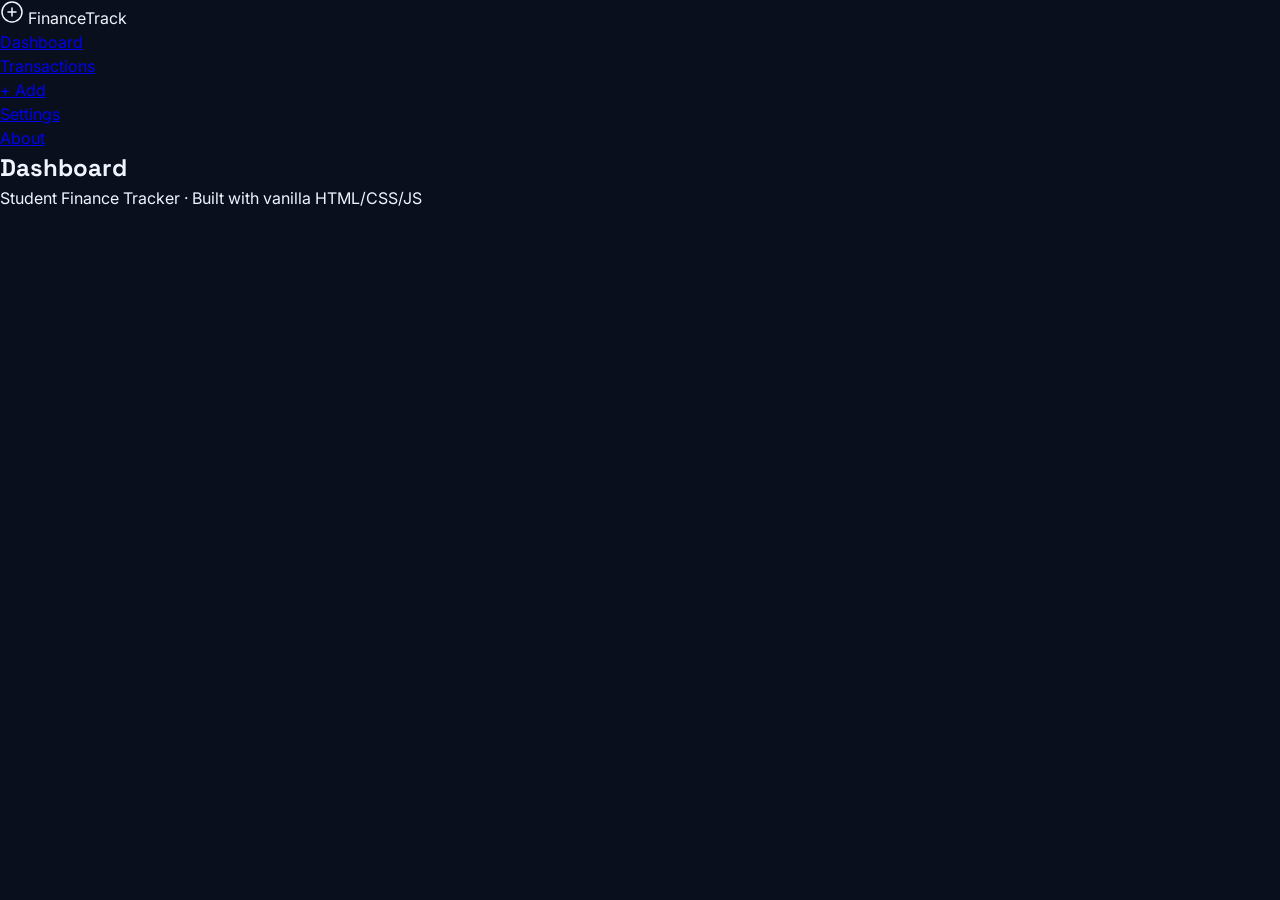
==== index.html @ 8d2549ad "complete M1: spec, wireframes and project scaffold" ====
<!DOCTYPE html>
<html lang="en">
<head>
  <meta charset="UTF-8">
  <meta name="viewport" content="width=device-width, initial-scale=1.0">
  <title>Student Finance Tracker</title>
  <link rel="preconnect" href="https://fonts.googleapis.com">
  <link rel="preconnect" href="https://fonts.gstatic.com" crossorigin>
  <link href="https://fonts.googleapis.com/css2?family=Space+Grotesk:wght@400;600;700&family=Inter:wght@400;500&family=JetBrains+Mono:wght@400&display=swap" rel="stylesheet">
  <link rel="stylesheet" href="styles/base.css">
  <link rel="stylesheet" href="styles/layout.css">
  <link rel="stylesheet" href="styles/components.css">
  <link rel="stylesheet" href="styles/animations.css">
</head>
<body>
  <a href="#main-content" class="sr-only skip-link">Skip to content</a>

  <header class="app-header">
    <div class="header-brand">
      <svg class="brand-logo" width="24" height="24" viewBox="0 0 24 24" aria-hidden="true">
        <circle cx="12" cy="12" r="10" fill="none" stroke="currentColor" stroke-width="1.5"/>
        <path d="M8 12h8M12 8v8" stroke="currentColor" stroke-width="1.5" stroke-linecap="round"/>
      </svg>
      <span class="brand-name">FinanceTrack</span>
    </div>
    <nav class="app-nav" aria-label="Main navigation">
      <ul role="list">
        <li><a href="#dashboard" class="nav-link" data-section="dashboard">Dashboard</a></li>
        <li><a href="#transactions" class="nav-link" data-section="transactions">Transactions</a></li>
        <li><a href="#add" class="nav-link" data-section="add">+ Add</a></li>
        <li><a href="#settings" class="nav-link" data-section="settings">Settings</a></li>
        <li><a href="#about" class="nav-link" data-section="about">About</a></li>
      </ul>
      <div class="nav-indicator" aria-hidden="true"></div>
    </nav>
  </header>

  <main id="main-content">
    <div role="status" aria-live="polite" id="live-region" class="sr-only"></div>

    <section id="dashboard" aria-labelledby="dashboard-heading">
      <h1 id="dashboard-heading">Dashboard</h1>
    </section>

    <section id="transactions" aria-labelledby="transactions-heading" hidden>
      <h1 id="transactions-heading">Transactions</h1>
    </section>

    <section id="add" aria-labelledby="add-heading" hidden>
      <h1 id="add-heading">Add Transaction</h1>
    </section>

    <section id="settings" aria-labelledby="settings-heading" hidden>
      <h1 id="settings-heading">Settings</h1>
    </section>

    <section id="about" aria-labelledby="about-heading" hidden>
      <h1 id="about-heading">About</h1>
    </section>
  </main>

  <footer class="app-footer">
    <p>Student Finance Tracker &middot; Built with vanilla HTML/CSS/JS</p>
  </footer>

  <script type="module" src="scripts/main.js"></script>
</body>
</html>
---- styles/base.css ----
:root {
  --color-bg:         #0A0F1E;
  --color-surface:    #111827;
  --color-surface-2:  #1A2235;
  --color-border:     #1E2D45;
  --color-accent:     #2563EB;
  --color-accent-2:   #3B82F6;
  --color-accent-3:   #60A5FA;
  --color-success:    #10B981;
  --color-danger:     #EF4444;
  --color-warning:    #F59E0B;
  --color-text:       #F0F4FF;
  --color-muted:      #6B7A99;
  --color-over:       #EF4444;
  --color-unused:     #1E2D45;

  --cat-food:           #2563EB;
  --cat-books:          #7C3AED;
  --cat-transport:      #0891B2;
  --cat-entertainment:  #D97706;
  --cat-fees:           #059669;
  --cat-other:          #6B7280;
  --cat-custom-1:       #DB2777;
  --cat-custom-2:       #EA580C;
  --cat-custom-3:       #65A30D;

  --font-display: 'Space Grotesk', sans-serif;
  --font-body:    'Inter', sans-serif;
  --font-mono:    'JetBrains Mono', monospace;
}

*, *::before, *::after {
  box-sizing: border-box;
  margin: 0;
  padding: 0;
}

body {
  font-family: var(--font-body);
  background: var(--color-bg);
  color: var(--color-text);
  line-height: 1.5;
  min-height: 100vh;
}

h1, h2, h3 {
  font-family: var(--font-display);
}

.sr-only {
  position: absolute;
  width: 1px;
  height: 1px;
  padding: 0;
  margin: -1px;
  overflow: hidden;
  clip: rect(0, 0, 0, 0);
  white-space: nowrap;
  border: 0;
}

.skip-link:focus {
  position: fixed;
  top: 0;
  left: 0;
  z-index: 1000;
  width: auto;
  height: auto;
  padding: 0.75rem 1.5rem;
  margin: 0;
  clip: auto;
  background: var(--color-accent);
  color: #fff;
  font-weight: 600;
}

@media (prefers-reduced-motion: reduce) {
  /* Filled in animations.css */
}
---- styles/layout.css ----
/* Layout — nav, shell, breakpoints */
---- styles/components.css ----
/* Components — cards, table, form, badge, charts, progress bars */
---- styles/animations.css ----
/* Animations — keyframes, transitions */
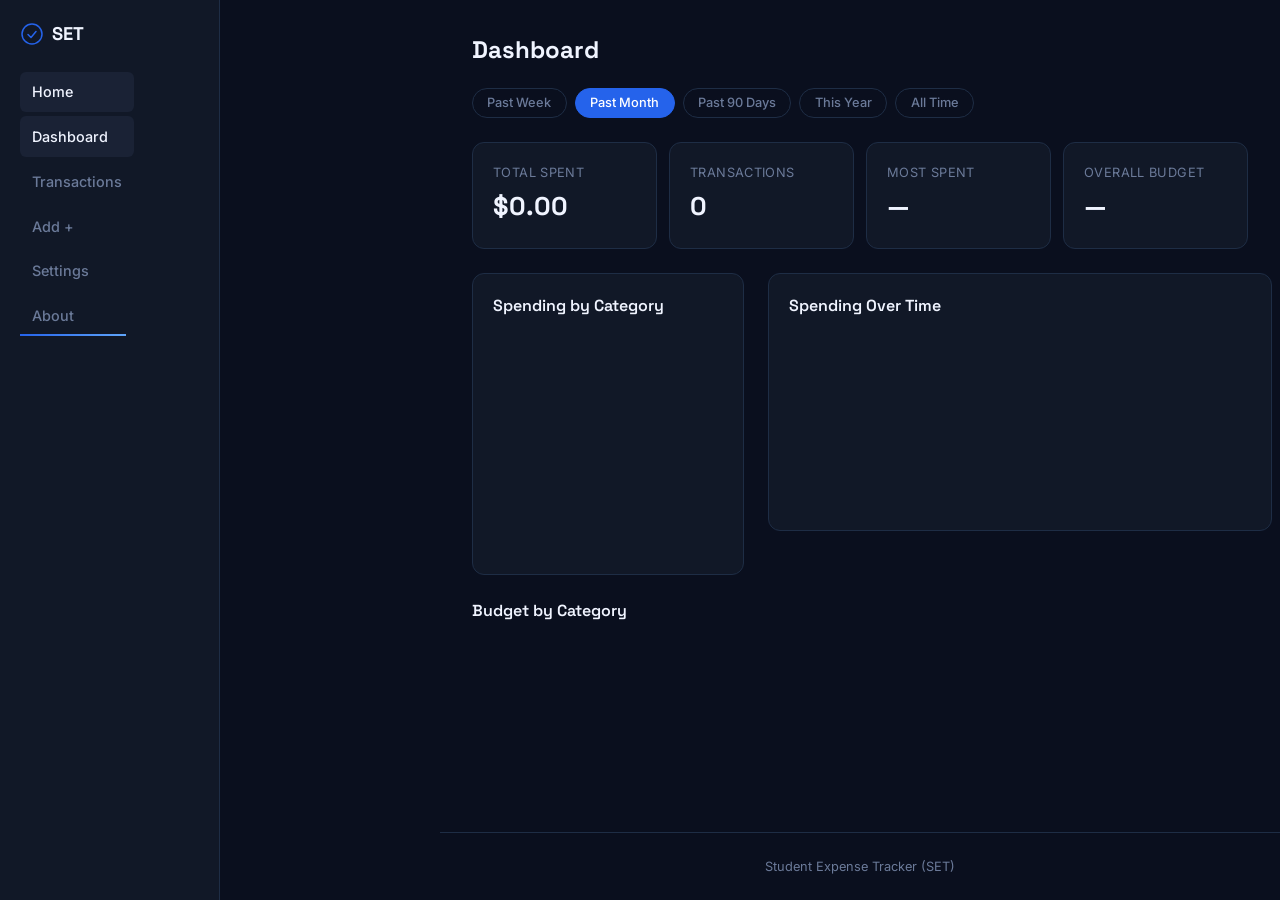
==== commit 71666872: "completed M2: renamed app to SET, semantic HTML and base CSS" ====
--- a/index.html
+++ b/index.html
@@ -3,7 +3,7 @@
 <head>
   <meta charset="UTF-8">
   <meta name="viewport" content="width=device-width, initial-scale=1.0">
-  <title>Student Finance Tracker</title>
+  <title>Student Expense Tracker (SET)</title>
   <link rel="preconnect" href="https://fonts.googleapis.com">
   <link rel="preconnect" href="https://fonts.gstatic.com" crossorigin>
   <link href="https://fonts.googleapis.com/css2?family=Space+Grotesk:wght@400;600;700&family=Inter:wght@400;500&family=JetBrains+Mono:wght@400&display=swap" rel="stylesheet">
@@ -19,15 +19,16 @@
     <div class="header-brand">
       <svg class="brand-logo" width="24" height="24" viewBox="0 0 24 24" aria-hidden="true">
         <circle cx="12" cy="12" r="10" fill="none" stroke="currentColor" stroke-width="1.5"/>
-        <path d="M8 12h8M12 8v8" stroke="currentColor" stroke-width="1.5" stroke-linecap="round"/>
+        <path d="M8 12.5l3 3 5-6" fill="none" stroke="currentColor" stroke-width="1.5" stroke-linecap="round" stroke-linejoin="round"/>
       </svg>
-      <span class="brand-name">FinanceTrack</span>
+      <span class="brand-name">SET</span>
     </div>
     <nav class="app-nav" aria-label="Main navigation">
       <ul role="list">
+        <li><a href="#" class="nav-link" data-section="dashboard" data-home="true">Home</a></li>
         <li><a href="#dashboard" class="nav-link" data-section="dashboard">Dashboard</a></li>
         <li><a href="#transactions" class="nav-link" data-section="transactions">Transactions</a></li>
-        <li><a href="#add" class="nav-link" data-section="add">+ Add</a></li>
+        <li><a href="#add" class="nav-link" data-section="add">Add +</a></li>
         <li><a href="#settings" class="nav-link" data-section="settings">Settings</a></li>
         <li><a href="#about" class="nav-link" data-section="about">About</a></li>
       </ul>
@@ -38,29 +39,250 @@
   <main id="main-content">
     <div role="status" aria-live="polite" id="live-region" class="sr-only"></div>
 
+    <!-- Dashboard -->
     <section id="dashboard" aria-labelledby="dashboard-heading">
       <h1 id="dashboard-heading">Dashboard</h1>
-    </section>
-
+
+      <div class="timeline-picker" role="group" aria-label="Select time period">
+        <button class="timeline-btn" data-timeline="7" aria-pressed="false">Past Week</button>
+        <button class="timeline-btn" data-timeline="30" aria-pressed="true">Past Month</button>
+        <button class="timeline-btn" data-timeline="90" aria-pressed="false">Past 90 Days</button>
+        <button class="timeline-btn" data-timeline="365" aria-pressed="false">This Year</button>
+        <button class="timeline-btn" data-timeline="all" aria-pressed="false">All Time</button>
+      </div>
+
+      <div class="stat-grid" role="list" aria-label="Summary statistics">
+        <article class="stat-card" role="listitem">
+          <dt>Total Spent</dt>
+          <dd id="stat-total" class="mono">$0.00</dd>
+          <span class="stat-sub" id="stat-total-sub"></span>
+        </article>
+        <article class="stat-card" role="listitem">
+          <dt>Transactions</dt>
+          <dd id="stat-count">0</dd>
+          <span class="stat-sub" id="stat-count-sub"></span>
+        </article>
+        <article class="stat-card" role="listitem">
+          <dt>Most Spent</dt>
+          <dd id="stat-top-cat">&mdash;</dd>
+          <span class="stat-sub mono" id="stat-top-amount"></span>
+        </article>
+        <article class="stat-card budget-card" role="listitem">
+          <dt>Overall Budget</dt>
+          <dd id="stat-budget-remaining" class="mono">&mdash;</dd>
+          <span class="stat-sub" id="stat-budget-sub"></span>
+        </article>
+      </div>
+
+      <div class="charts-row">
+        <div class="chart-panel donut-panel">
+          <h2 class="chart-title">Spending by Category</h2>
+          <figure class="donut-figure">
+            <div class="donut-wrapper">
+              <svg id="donut-svg" viewBox="0 0 220 220"
+                   role="img" aria-labelledby="donut-title donut-desc">
+                <title id="donut-title">Spending by category donut chart</title>
+                <desc id="donut-desc">Loading...</desc>
+              </svg>
+            </div>
+            <figcaption>
+              <ul id="donut-legend" class="donut-legend" role="list" aria-label="Category legend">
+              </ul>
+            </figcaption>
+          </figure>
+        </div>
+
+        <div class="chart-panel line-panel">
+          <h2 class="chart-title">Spending Over Time</h2>
+          <figure class="line-figure">
+            <svg id="line-svg" viewBox="0 0 600 220" preserveAspectRatio="xMidYMid meet"
+                 role="img" aria-labelledby="line-title line-desc">
+              <title id="line-title">Spending over time line graph</title>
+              <desc id="line-desc">Loading...</desc>
+            </svg>
+            <figcaption id="line-caption" class="sr-only"></figcaption>
+          </figure>
+        </div>
+      </div>
+
+      <div class="progress-panel">
+        <h2 class="chart-title">Budget by Category</h2>
+        <div id="category-bars" aria-label="Category budget progress">
+        </div>
+      </div>
+    </section>
+
+    <!-- Transactions -->
     <section id="transactions" aria-labelledby="transactions-heading" hidden>
       <h1 id="transactions-heading">Transactions</h1>
-    </section>
-
+
+      <div class="search-bar">
+        <input type="search" id="search-input" aria-label="Search by regex" placeholder="e.g. coffee|lunch">
+        <label class="search-ci-label"><input type="checkbox" id="search-ci" checked> Case-insensitive</label>
+        <p id="search-error" role="alert" class="field-error hidden"></p>
+      </div>
+
+      <div class="search-chips">
+        <span class="chip-label">Try:</span>
+        <button class="search-chip" data-pattern="coffee|tea">coffee|tea</button>
+        <button class="search-chip" data-pattern="\.\d{2}\b">\.d{2}\b</button>
+        <button class="search-chip" data-pattern="\b(\w+)\s+\1\b">\b(\w+)\s+\1\b</button>
+        <button class="search-chip" data-pattern="^Lunch">^Lunch</button>
+      </div>
+
+      <div class="sort-controls">
+        <button class="sort-btn" data-sort="date" aria-pressed="true">Date ↓</button>
+        <button class="sort-btn" data-sort="description" aria-pressed="false">Description A↕Z</button>
+        <button class="sort-btn" data-sort="amount" aria-pressed="false">Amount ↕</button>
+      </div>
+
+      <table id="records-table">
+        <caption id="table-caption">Showing 0 transactions</caption>
+        <thead>
+          <tr>
+            <th scope="col">Date</th>
+            <th scope="col">Description</th>
+            <th scope="col">Category</th>
+            <th scope="col">Amount</th>
+            <th scope="col">Actions</th>
+          </tr>
+        </thead>
+        <tbody id="records-body">
+        </tbody>
+      </table>
+      <p id="empty-state" class="empty-state hidden">No transactions yet. Add one to get started!</p>
+    </section>
+
+    <!-- Add / Edit -->
     <section id="add" aria-labelledby="add-heading" hidden>
-      <h1 id="add-heading">Add Transaction</h1>
-    </section>
-
+      <h2 id="add-heading">Add Transaction</h2>
+      <form id="transaction-form" novalidate>
+        <div class="form-group">
+          <label for="f-description">Description</label>
+          <input type="text" id="f-description" autocomplete="off" placeholder="e.g. Lunch at cafeteria">
+          <p id="warn-duplicate" class="field-warning hidden" role="alert">Duplicate word detected</p>
+          <p class="field-error" role="alert" id="err-description"></p>
+        </div>
+        <div class="form-group">
+          <label for="f-amount">Amount</label>
+          <input type="text" id="f-amount" inputmode="decimal" placeholder="e.g. 12.50">
+          <p class="field-error" role="alert" id="err-amount"></p>
+        </div>
+        <div class="form-group">
+          <label for="f-category">Category</label>
+          <select id="f-category">
+            <option value="Food">Food</option>
+            <option value="Books">Books</option>
+            <option value="Transport">Transport</option>
+            <option value="Entertainment">Entertainment</option>
+            <option value="Fees">Fees</option>
+            <option value="Other">Other</option>
+          </select>
+          <p class="field-error" role="alert" id="err-category"></p>
+        </div>
+        <div class="form-group">
+          <label for="f-date">Date</label>
+          <input type="date" id="f-date">
+          <p class="field-error" role="alert" id="err-date"></p>
+        </div>
+        <div class="form-actions">
+          <button type="submit" id="form-submit">Save Transaction</button>
+          <button type="button" id="form-cancel" class="hidden">Cancel</button>
+        </div>
+      </form>
+    </section>
+
+    <!-- Settings -->
     <section id="settings" aria-labelledby="settings-heading" hidden>
-      <h1 id="settings-heading">Settings</h1>
-    </section>
-
+      <h2 id="settings-heading">Settings</h2>
+
+      <div class="settings-group">
+        <h3>Budget</h3>
+        <table class="budget-table" id="budget-table">
+          <thead>
+            <tr>
+              <th scope="col">Category</th>
+              <th scope="col">Amount (USD)</th>
+              <th scope="col"></th>
+            </tr>
+          </thead>
+          <tbody id="budget-body">
+            <!-- Budget rows rendered by settings.js -->
+          </tbody>
+        </table>
+        <button id="btn-add-budget" class="btn-add-budget" aria-label="Add budget item">+ Add Budget Item</button>
+        <div class="settings-total-budget">
+          <span>Total Monthly Budget:</span>
+          <output id="total-budget" class="mono">$0.00</output>
+        </div>
+      </div>
+
+      <div class="settings-group">
+        <h3>Currency</h3>
+        <p class="settings-base-currency">Base currency: <strong>USD</strong></p>
+        <div id="settings-currencies">
+          <div class="currency-row">
+            <label class="currency-label">EUR</label>
+            <input type="text" class="currency-rate mono" value="0.92" inputmode="decimal" aria-label="EUR exchange rate" data-code="EUR">
+          </div>
+          <div class="currency-row">
+            <label class="currency-label">GBP</label>
+            <input type="text" class="currency-rate mono" value="0.79" inputmode="decimal" aria-label="GBP exchange rate" data-code="GBP">
+          </div>
+          <div class="currency-row">
+            <label class="currency-label">RWF</label>
+            <input type="text" class="currency-rate mono" value="1465.54" inputmode="decimal" aria-label="RWF exchange rate" data-code="RWF">
+          </div>
+          <div class="currency-row">
+            <input type="text" class="currency-code" maxlength="3" placeholder="e.g. ZAR" aria-label="Currency code" style="text-transform:uppercase">
+            <input type="text" class="currency-rate mono" placeholder="0.00" inputmode="decimal" aria-label="Exchange rate">
+          </div>
+        </div>
+        <button id="btn-save-currencies">Save Currencies</button>
+        <label class="convert-toggle"><input type="checkbox" id="s-show-converted"> Show converted amounts in table</label>
+        <div class="convert-select-row hidden" id="convert-select-row">
+          <label for="s-convert-to">Convert to:</label>
+          <select id="s-convert-to"></select>
+        </div>
+      </div>
+
+      <div class="settings-group">
+        <h3>Data</h3>
+        <div class="data-actions">
+          <label class="file-import-label" for="import-file">Import JSON</label>
+          <input type="file" id="import-file" accept=".json" class="sr-only">
+          <button id="btn-export">Export JSON</button>
+          <button id="btn-load-seed">Load Seed Data</button>
+        </div>
+      </div>
+    </section>
+
+    <!-- About -->
     <section id="about" aria-labelledby="about-heading" hidden>
-      <h1 id="about-heading">About</h1>
+      <h2 id="about-heading">About</h2>
+      <div class="about-content">
+        <p>Student Expense Tracker (SET) helps students manage their expenses by logging daily spending and comparing it against personal budget limits per category.</p>
+        <h3>Features</h3>
+        <ul>
+          <li>Log and categorise expenses</li>
+          <li>Donut chart and line graph for spending visualisation</li>
+          <li>Per-category budget progress bars</li>
+          <li>Timeline picker to filter by period</li>
+          <li>Regex-powered transaction search with highlighting</li>
+          <li>JSON import/export for data portability</li>
+          <li>Multi-currency conversion support</li>
+        </ul>
+        <div class="author-card">
+          <h3>Author</h3>
+          <p>GitHub: <a href="https://github.com/mtndlovu81">https://github.com/mtndlovu81</a></p>
+          <p>Email: <a href="mailto:m.ndlovu1@alustudent.com">m.ndlovu1@alustudent.com</a></p>
+        </div>
+      </div>
     </section>
   </main>
 
   <footer class="app-footer">
-    <p>Student Finance Tracker &middot; Built with vanilla HTML/CSS/JS</p>
+    <p>Student Expense Tracker (SET)</p>
   </footer>
 
   <script type="module" src="scripts/main.js"></script>
--- a/styles/layout.css
+++ b/styles/layout.css
@@ -1 +1,282 @@
-/* Layout — nav, shell, breakpoints */
+/* ── Shell ── */
+.app-header {
+  background: var(--color-surface);
+  border-bottom: 1px solid var(--color-border);
+  padding: 1rem;
+}
+
+.header-brand {
+  display: flex;
+  align-items: center;
+  gap: 0.5rem;
+  margin-bottom: 0.75rem;
+}
+
+.brand-logo {
+  color: var(--color-accent);
+}
+
+.brand-name {
+  font-family: var(--font-display);
+  font-weight: 700;
+  font-size: 1.15rem;
+  color: var(--color-text);
+}
+
+.app-nav {
+  position: relative;
+}
+
+.app-nav ul {
+  display: flex;
+  gap: 0.25rem;
+  list-style: none;
+  overflow-x: auto;
+  -webkit-overflow-scrolling: touch;
+}
+
+.nav-link {
+  display: block;
+  padding: 0.5rem 0.75rem;
+  color: var(--color-muted);
+  text-decoration: none;
+  font-size: 0.9rem;
+  font-weight: 500;
+  white-space: nowrap;
+  transition: color 0.2s ease;
+}
+
+.nav-link:hover,
+.nav-link[aria-current="page"] {
+  color: var(--color-text);
+}
+
+#main-content {
+  padding: 1.25rem 1rem;
+  max-width: 1200px;
+}
+
+.app-footer {
+  text-align: center;
+  padding: 1.5rem 1rem;
+  color: var(--color-muted);
+  font-size: 0.8rem;
+  border-top: 1px solid var(--color-border);
+}
+
+/* ── Base: ≤767px (mobile) ── */
+.stat-grid {
+  display: grid;
+  grid-template-columns: 1fr 1fr;
+  gap: 0.75rem;
+  margin-bottom: 1.5rem;
+}
+
+.charts-row {
+  display: flex;
+  flex-direction: column;
+  gap: 1.5rem;
+  margin-bottom: 1.5rem;
+}
+
+.donut-figure {
+  display: flex;
+  flex-direction: column;
+  align-items: center;
+  gap: 1rem;
+}
+
+.donut-wrapper {
+  max-width: 220px;
+  width: 100%;
+}
+
+.progress-panel {
+  margin-bottom: 1.5rem;
+}
+
+/* Table → card layout on mobile */
+#records-table thead {
+  display: none;
+}
+
+#records-table,
+#records-table tbody,
+#records-table tr,
+#records-table td {
+  display: block;
+}
+
+#records-table tr {
+  background: var(--color-surface);
+  border: 1px solid var(--color-border);
+  border-radius: 8px;
+  padding: 0.75rem;
+  margin-bottom: 0.75rem;
+}
+
+#records-table td {
+  padding: 0.25rem 0;
+}
+
+#records-table td::before {
+  content: attr(data-label);
+  font-weight: 500;
+  color: var(--color-muted);
+  font-size: 0.75rem;
+  text-transform: uppercase;
+  display: block;
+}
+
+/* Form full-width on mobile */
+#transaction-form {
+  width: 100%;
+}
+
+/* ── 768px+ (tablet) ── */
+@media (min-width: 768px) {
+  .app-header {
+    display: flex;
+    align-items: center;
+    justify-content: space-between;
+    padding: 0.75rem 1.5rem;
+  }
+
+  .header-brand {
+    margin-bottom: 0;
+  }
+
+  .stat-grid {
+    grid-template-columns: repeat(4, 1fr);
+  }
+
+  .charts-row {
+    flex-direction: row;
+    align-items: flex-start;
+  }
+
+  .donut-panel {
+    flex: 0 0 40%;
+  }
+
+  .line-panel {
+    flex: 0 0 60%;
+  }
+
+  .donut-figure {
+    flex-direction: row;
+    align-items: flex-start;
+  }
+
+  /* Table: normal layout */
+  #records-table thead {
+    display: table-header-group;
+  }
+
+  #records-table,
+  #records-table tbody {
+    display: table;
+    width: 100%;
+  }
+
+  #records-table tr {
+    display: table-row;
+    background: none;
+    border: none;
+    border-radius: 0;
+    padding: 0;
+    margin-bottom: 0;
+  }
+
+  #records-table td {
+    display: table-cell;
+    padding: 0.75rem 0.5rem;
+  }
+
+  #records-table td::before {
+    display: none;
+  }
+
+  #transaction-form {
+    max-width: 480px;
+    margin: 0 auto;
+  }
+
+  #main-content {
+    padding: 1.5rem;
+  }
+}
+
+/* ── 1024px+ (desktop) ── */
+@media (min-width: 1024px) {
+  body {
+    display: grid;
+    grid-template-columns: 220px 1fr;
+    grid-template-rows: 1fr auto;
+    min-height: 100vh;
+  }
+
+  .app-header {
+    grid-column: 1;
+    grid-row: 1 / -1;
+    flex-direction: column;
+    align-items: flex-start;
+    justify-content: flex-start;
+    padding: 1.25rem;
+    border-bottom: none;
+    border-right: 1px solid var(--color-border);
+    position: fixed;
+    top: 0;
+    left: 0;
+    width: 220px;
+    height: 100vh;
+    overflow-y: auto;
+  }
+
+  .header-brand {
+    margin-bottom: 1.5rem;
+  }
+
+  .app-nav ul {
+    flex-direction: column;
+    gap: 0.25rem;
+    overflow-x: visible;
+  }
+
+  .nav-link {
+    padding: 0.6rem 0.75rem;
+    border-radius: 6px;
+  }
+
+  .nav-link:hover {
+    background: var(--color-surface-2);
+  }
+
+  .nav-link[aria-current="page"] {
+    background: var(--color-surface-2);
+  }
+
+  #main-content {
+    grid-column: 2;
+    margin-left: 220px;
+    padding: 2rem;
+    max-width: 1100px;
+  }
+
+  .app-footer {
+    grid-column: 2;
+    margin-left: 220px;
+  }
+
+  .donut-panel {
+    flex: 0 0 35%;
+  }
+
+  .line-panel {
+    flex: 0 0 65%;
+  }
+
+  #transaction-form {
+    max-width: 560px;
+  }
+}
--- a/styles/components.css
+++ b/styles/components.css
@@ -1 +1,831 @@
-/* Components — cards, table, form, badge, charts, progress bars */
+/* ── Timeline Picker ── */
+.timeline-picker {
+  display: flex;
+  flex-wrap: wrap;
+  gap: 0.5rem;
+  margin-bottom: 1.5rem;
+}
+
+.timeline-btn {
+  font-family: var(--font-body);
+  font-size: 0.8rem;
+  font-weight: 500;
+  padding: 0.4rem 0.9rem;
+  border-radius: 999px;
+  border: 1px solid var(--color-border);
+  background: transparent;
+  color: var(--color-muted);
+  cursor: pointer;
+  transition: background 0.2s ease, color 0.2s ease;
+}
+
+.timeline-btn:hover {
+  color: var(--color-text);
+  border-color: var(--color-accent-2);
+}
+
+.timeline-btn[aria-pressed="true"] {
+  background: var(--color-accent);
+  color: #fff;
+  border-color: var(--color-accent);
+}
+
+/* ── Stat Cards ── */
+.stat-card {
+  background: var(--color-surface);
+  border: 1px solid var(--color-border);
+  border-radius: 12px;
+  padding: 1.25rem;
+}
+
+.stat-card dt {
+  color: var(--color-muted);
+  font-size: 0.8rem;
+  text-transform: uppercase;
+  letter-spacing: 0.03em;
+  margin-bottom: 0.3rem;
+}
+
+.stat-card dd {
+  font-family: var(--font-display);
+  font-weight: 700;
+  font-size: 1.6rem;
+  color: var(--color-text);
+}
+
+.stat-sub {
+  display: block;
+  font-size: 0.75rem;
+  color: var(--color-muted);
+  margin-top: 0.2rem;
+}
+
+.budget-card dd.over {
+  color: var(--color-danger);
+}
+
+.budget-card dd.ok {
+  color: var(--color-success);
+}
+
+/* ── Chart Panels ── */
+.chart-panel {
+  background: var(--color-surface);
+  border: 1px solid var(--color-border);
+  border-radius: 12px;
+  padding: 1.25rem;
+}
+
+.chart-title {
+  font-size: 1rem;
+  font-weight: 600;
+  margin-bottom: 1rem;
+  color: var(--color-text);
+}
+
+/* ── Donut ── */
+.donut-legend li {
+  display: flex;
+  align-items: center;
+  gap: 0.5rem;
+  margin-bottom: 0.4rem;
+  font-size: 0.85rem;
+}
+
+.legend-swatch {
+  display: inline-block;
+  width: 12px;
+  height: 12px;
+  border-radius: 3px;
+  flex-shrink: 0;
+}
+
+.legend-cat {
+  color: var(--color-text);
+}
+
+.legend-amt {
+  color: var(--color-muted);
+  margin-left: auto;
+}
+
+/* ── Line Graph ── */
+#line-svg {
+  width: 100%;
+  height: auto;
+}
+
+/* ── Category Progress Bars ── */
+.cat-bar-row {
+  margin-bottom: 1rem;
+}
+
+.cat-bar-header {
+  display: flex;
+  align-items: center;
+  gap: 0.5rem;
+  margin-bottom: 0.3rem;
+  font-size: 0.85rem;
+}
+
+.cat-dot {
+  display: inline-block;
+  width: 10px;
+  height: 10px;
+  border-radius: 50%;
+  flex-shrink: 0;
+}
+
+.cat-name {
+  color: var(--color-text);
+}
+
+.cat-amounts {
+  margin-left: auto;
+  color: var(--color-muted);
+}
+
+.cat-pct {
+  color: var(--color-muted);
+  min-width: 3em;
+  text-align: right;
+}
+
+.cat-bar-track {
+  height: 10px;
+  border-radius: 5px;
+  background: var(--color-unused);
+  position: relative;
+  overflow: visible;
+}
+
+.cat-bar-fill {
+  height: 100%;
+  border-radius: 5px;
+  background: var(--color-accent);
+  transition: width 300ms ease-out;
+}
+
+.cat-bar-over {
+  position: absolute;
+  left: 100%;
+  top: 0;
+  height: 100%;
+  background: var(--color-danger);
+  border-radius: 0 5px 5px 0;
+  max-width: 30%;
+}
+
+/* ── Search ── */
+.search-bar {
+  margin-bottom: 0.75rem;
+}
+
+#search-input {
+  width: 100%;
+  padding: 0.6rem 0.75rem;
+  font-family: var(--font-mono);
+  font-size: 0.9rem;
+  background: var(--color-surface);
+  border: 1px solid var(--color-border);
+  border-radius: 8px;
+  color: var(--color-text);
+  margin-bottom: 0.5rem;
+}
+
+#search-input::placeholder {
+  color: var(--color-muted);
+}
+
+#search-input:focus {
+  outline: 2px solid var(--color-accent);
+  outline-offset: 2px;
+}
+
+.search-ci-label {
+  font-size: 0.8rem;
+  color: var(--color-muted);
+  cursor: pointer;
+}
+
+.search-chips {
+  display: flex;
+  flex-wrap: wrap;
+  gap: 0.4rem;
+  align-items: center;
+  margin-bottom: 1rem;
+}
+
+.chip-label {
+  font-size: 0.8rem;
+  color: var(--color-muted);
+}
+
+.search-chip {
+  font-family: var(--font-mono);
+  font-size: 0.75rem;
+  padding: 0.25rem 0.6rem;
+  border-radius: 999px;
+  border: 1px solid var(--color-border);
+  background: var(--color-surface);
+  color: var(--color-accent-3);
+  cursor: pointer;
+  transition: background 0.2s ease;
+}
+
+.search-chip:hover {
+  background: var(--color-surface-2);
+}
+
+/* ── Sort Controls ── */
+.sort-controls {
+  display: flex;
+  gap: 0.5rem;
+  margin-bottom: 1rem;
+}
+
+.sort-btn {
+  font-family: var(--font-body);
+  font-size: 0.8rem;
+  font-weight: 500;
+  padding: 0.35rem 0.7rem;
+  border-radius: 6px;
+  border: 1px solid var(--color-border);
+  background: transparent;
+  color: var(--color-muted);
+  cursor: pointer;
+  transition: color 0.2s ease, border-color 0.2s ease;
+}
+
+.sort-btn:hover {
+  color: var(--color-text);
+}
+
+.sort-btn[aria-pressed="true"] {
+  color: var(--color-accent-3);
+  border-color: var(--color-accent);
+}
+
+/* ── Table ── */
+#records-table {
+  width: 100%;
+  border-collapse: collapse;
+}
+
+#records-table caption {
+  text-align: left;
+  font-size: 0.8rem;
+  color: var(--color-muted);
+  margin-bottom: 0.5rem;
+}
+
+#records-table th {
+  text-align: left;
+  font-size: 0.75rem;
+  font-weight: 500;
+  text-transform: uppercase;
+  letter-spacing: 0.04em;
+  color: var(--color-muted);
+  padding: 0.6rem 0.5rem;
+  border-bottom: 1px solid var(--color-border);
+}
+
+#records-table td {
+  border-bottom: 1px solid var(--color-border);
+  color: var(--color-text);
+  font-size: 0.9rem;
+  vertical-align: middle;
+}
+
+#records-table tbody tr:hover {
+  background: var(--color-surface-2);
+}
+
+.category-badge {
+  display: inline-block;
+  padding: 0.15rem 0.5rem;
+  border-radius: 999px;
+  font-size: 0.75rem;
+  font-weight: 500;
+}
+
+.empty-state {
+  text-align: center;
+  color: var(--color-muted);
+  padding: 3rem 1rem;
+  font-size: 0.95rem;
+}
+
+/* ── Table Action Buttons ── */
+.btn-edit,
+.btn-delete {
+  font-family: var(--font-body);
+  font-size: 0.75rem;
+  font-weight: 500;
+  padding: 0.3rem 0.6rem;
+  border-radius: 6px;
+  border: 1px solid var(--color-border);
+  background: transparent;
+  cursor: pointer;
+  transition: background 0.2s ease, color 0.2s ease;
+}
+
+.btn-edit {
+  color: var(--color-accent-3);
+}
+
+.btn-edit:hover {
+  background: var(--color-accent);
+  color: #fff;
+}
+
+.btn-delete {
+  color: var(--color-danger);
+}
+
+.btn-delete:hover {
+  background: var(--color-danger);
+  color: #fff;
+}
+
+/* ── Forms ── */
+.form-group {
+  margin-bottom: 1.25rem;
+}
+
+.form-group label {
+  display: block;
+  font-size: 0.85rem;
+  font-weight: 500;
+  color: var(--color-text);
+  margin-bottom: 0.35rem;
+}
+
+.form-group input,
+.form-group select {
+  width: 100%;
+  padding: 0.6rem 0.75rem;
+  font-family: var(--font-body);
+  font-size: 0.9rem;
+  background: var(--color-surface);
+  border: 1px solid var(--color-border);
+  border-radius: 8px;
+  color: var(--color-text);
+}
+
+.form-group input::placeholder {
+  color: var(--color-muted);
+}
+
+.form-group select {
+  cursor: pointer;
+}
+
+.form-group input:focus,
+.form-group select:focus {
+  outline: 2px solid var(--color-accent);
+  outline-offset: 2px;
+}
+
+.field-error {
+  color: var(--color-danger);
+  font-size: 0.8rem;
+  margin-top: 0.3rem;
+  min-height: 1.2em;
+}
+
+.field-warning {
+  color: var(--color-warning);
+  font-size: 0.8rem;
+  margin-top: 0.3rem;
+}
+
+.form-actions {
+  display: flex;
+  gap: 0.75rem;
+  margin-top: 1.5rem;
+}
+
+#form-submit {
+  font-family: var(--font-body);
+  font-weight: 600;
+  font-size: 0.9rem;
+  padding: 0.65rem 1.5rem;
+  border: none;
+  border-radius: 8px;
+  background: var(--color-accent);
+  color: #fff;
+  cursor: pointer;
+  transition: background 0.2s ease;
+}
+
+#form-submit:hover {
+  background: var(--color-accent-2);
+}
+
+#form-cancel {
+  font-family: var(--font-body);
+  font-weight: 500;
+  font-size: 0.9rem;
+  padding: 0.65rem 1.5rem;
+  border: 1px solid var(--color-border);
+  border-radius: 8px;
+  background: transparent;
+  color: var(--color-muted);
+  cursor: pointer;
+  transition: color 0.2s ease, border-color 0.2s ease;
+}
+
+#form-cancel:hover {
+  color: var(--color-text);
+  border-color: var(--color-text);
+}
+
+/* ── Budget Table ── */
+.budget-table {
+  width: 100%;
+  border-collapse: collapse;
+  margin-bottom: 0.75rem;
+}
+
+.budget-table th {
+  text-align: left;
+  font-size: 0.75rem;
+  font-weight: 500;
+  text-transform: uppercase;
+  letter-spacing: 0.04em;
+  color: var(--color-muted);
+  padding: 0.5rem;
+  border-bottom: 1px solid var(--color-border);
+}
+
+.budget-table td {
+  padding: 0.5rem;
+  border-bottom: 1px solid var(--color-border);
+  font-size: 0.9rem;
+  color: var(--color-text);
+  vertical-align: middle;
+}
+
+.budget-table .budget-cat-input,
+.budget-table .budget-amt-input {
+  width: 100%;
+  padding: 0.4rem 0.5rem;
+  font-size: 0.85rem;
+  background: var(--color-bg);
+  border: 1px solid var(--color-border);
+  border-radius: 6px;
+  color: var(--color-text);
+}
+
+.budget-table .budget-amt-input {
+  font-family: var(--font-mono);
+  text-align: right;
+  max-width: 7rem;
+}
+
+.budget-table .budget-cat-input:focus,
+.budget-table .budget-amt-input:focus {
+  outline: 2px solid var(--color-accent);
+  outline-offset: 2px;
+}
+
+.budget-table .btn-remove-budget {
+  font-size: 1.1rem;
+  width: 28px;
+  height: 28px;
+  display: flex;
+  align-items: center;
+  justify-content: center;
+  border: 1px solid var(--color-border);
+  border-radius: 6px;
+  background: transparent;
+  color: var(--color-danger);
+  cursor: pointer;
+  transition: background 0.2s ease;
+}
+
+.budget-table .btn-remove-budget:hover {
+  background: var(--color-danger);
+  color: #fff;
+}
+
+.budget-table .other-label {
+  color: var(--color-muted);
+  font-style: italic;
+  font-size: 0.8rem;
+}
+
+.btn-add-budget {
+  font-family: var(--font-body);
+  font-size: 0.85rem;
+  font-weight: 500;
+  padding: 0.5rem 1rem;
+  border: 1px dashed var(--color-border);
+  border-radius: 6px;
+  background: transparent;
+  color: var(--color-accent-3);
+  cursor: pointer;
+  width: 100%;
+  margin-bottom: 1rem;
+  transition: background 0.2s ease, border-color 0.2s ease;
+}
+
+.btn-add-budget:hover {
+  background: var(--color-surface-2);
+  border-color: var(--color-accent);
+}
+
+.currency-label {
+  font-size: 0.85rem;
+  font-weight: 500;
+  color: var(--color-text);
+  min-width: 3rem;
+}
+
+/* ── Settings ── */
+.settings-group {
+  background: var(--color-surface);
+  border: 1px solid var(--color-border);
+  border-radius: 12px;
+  padding: 1.25rem;
+  margin-bottom: 1.25rem;
+}
+
+.settings-group h3 {
+  font-size: 1rem;
+  font-weight: 600;
+  margin-bottom: 1rem;
+}
+
+.settings-cat-row {
+  display: flex;
+  align-items: center;
+  gap: 0.5rem;
+  margin-bottom: 0.6rem;
+}
+
+.settings-cat-row label {
+  flex: 1;
+  font-size: 0.9rem;
+}
+
+.budget-input {
+  width: 6rem;
+  padding: 0.4rem 0.5rem;
+  font-size: 0.85rem;
+  background: var(--color-bg);
+  border: 1px solid var(--color-border);
+  border-radius: 6px;
+  color: var(--color-text);
+  text-align: right;
+}
+
+.budget-input:focus {
+  outline: 2px solid var(--color-accent);
+  outline-offset: 2px;
+}
+
+.btn-remove-cat {
+  font-size: 1.1rem;
+  width: 28px;
+  height: 28px;
+  display: flex;
+  align-items: center;
+  justify-content: center;
+  border: 1px solid var(--color-border);
+  border-radius: 6px;
+  background: transparent;
+  color: var(--color-danger);
+  cursor: pointer;
+  transition: background 0.2s ease;
+}
+
+.btn-remove-cat:hover {
+  background: var(--color-danger);
+  color: #fff;
+}
+
+.settings-add-cat {
+  display: flex;
+  gap: 0.5rem;
+  margin-top: 0.75rem;
+  margin-bottom: 1rem;
+}
+
+.settings-add-cat input {
+  flex: 1;
+  padding: 0.4rem 0.6rem;
+  font-size: 0.85rem;
+  background: var(--color-bg);
+  border: 1px solid var(--color-border);
+  border-radius: 6px;
+  color: var(--color-text);
+}
+
+.settings-add-cat button {
+  padding: 0.4rem 0.8rem;
+  font-size: 0.85rem;
+  font-weight: 500;
+  border: none;
+  border-radius: 6px;
+  background: var(--color-accent);
+  color: #fff;
+  cursor: pointer;
+}
+
+.settings-total-budget {
+  display: flex;
+  justify-content: space-between;
+  align-items: center;
+  padding-top: 0.75rem;
+  border-top: 1px solid var(--color-border);
+  font-size: 0.9rem;
+  font-weight: 500;
+}
+
+.currency-row {
+  display: flex;
+  gap: 0.5rem;
+  margin-bottom: 0.6rem;
+}
+
+.currency-code {
+  width: 4rem;
+  padding: 0.4rem 0.5rem;
+  font-size: 0.85rem;
+  font-weight: 500;
+  background: var(--color-bg);
+  border: 1px solid var(--color-border);
+  border-radius: 6px;
+  color: var(--color-text);
+  text-align: center;
+}
+
+.currency-rate {
+  width: 6rem;
+  padding: 0.4rem 0.5rem;
+  font-size: 0.85rem;
+  background: var(--color-bg);
+  border: 1px solid var(--color-border);
+  border-radius: 6px;
+  color: var(--color-text);
+  text-align: right;
+}
+
+.settings-base-currency {
+  font-size: 0.85rem;
+  color: var(--color-muted);
+  margin-bottom: 0.75rem;
+}
+
+#btn-save-currencies {
+  margin-top: 0.5rem;
+  padding: 0.4rem 0.8rem;
+  font-size: 0.85rem;
+  font-weight: 500;
+  border: 1px solid var(--color-border);
+  border-radius: 6px;
+  background: transparent;
+  color: var(--color-text);
+  cursor: pointer;
+}
+
+.convert-toggle {
+  display: block;
+  font-size: 0.85rem;
+  color: var(--color-muted);
+  margin-top: 0.75rem;
+  cursor: pointer;
+}
+
+.convert-select-row {
+  display: flex;
+  align-items: center;
+  gap: 0.5rem;
+  margin-top: 0.5rem;
+  font-size: 0.85rem;
+}
+
+.convert-select-row select {
+  padding: 0.3rem 0.5rem;
+  font-size: 0.85rem;
+  background: var(--color-bg);
+  border: 1px solid var(--color-border);
+  border-radius: 6px;
+  color: var(--color-text);
+}
+
+.data-actions {
+  display: flex;
+  flex-wrap: wrap;
+  gap: 0.5rem;
+}
+
+.file-import-label {
+  display: inline-block;
+  padding: 0.5rem 1rem;
+  font-size: 0.85rem;
+  font-weight: 500;
+  border: 1px solid var(--color-border);
+  border-radius: 6px;
+  background: transparent;
+  color: var(--color-text);
+  cursor: pointer;
+  transition: background 0.2s ease;
+}
+
+.file-import-label:hover {
+  background: var(--color-surface-2);
+}
+
+#btn-export,
+#btn-load-seed {
+  padding: 0.5rem 1rem;
+  font-family: var(--font-body);
+  font-size: 0.85rem;
+  font-weight: 500;
+  border: 1px solid var(--color-border);
+  border-radius: 6px;
+  background: transparent;
+  color: var(--color-text);
+  cursor: pointer;
+  transition: background 0.2s ease;
+}
+
+#btn-export:hover,
+#btn-load-seed:hover {
+  background: var(--color-surface-2);
+}
+
+/* ── About ── */
+.about-content {
+  max-width: 600px;
+}
+
+.about-content p {
+  margin-bottom: 1rem;
+  color: var(--color-muted);
+  line-height: 1.7;
+}
+
+.about-content ul {
+  list-style: disc;
+  padding-left: 1.25rem;
+  margin-bottom: 1.5rem;
+  color: var(--color-muted);
+}
+
+.about-content li {
+  margin-bottom: 0.3rem;
+}
+
+.author-card {
+  background: var(--color-surface);
+  border: 1px solid var(--color-border);
+  border-radius: 12px;
+  padding: 1.25rem;
+}
+
+.author-card h3 {
+  margin-bottom: 0.5rem;
+}
+
+.author-card a {
+  color: var(--color-accent-3);
+  text-decoration: none;
+}
+
+.author-card a:hover {
+  text-decoration: underline;
+}
+
+/* ── Highlight (search matches) ── */
+mark {
+  background: rgba(37, 99, 235, 0.25);
+  color: inherit;
+  border-radius: 2px;
+}
+
+/* ── Utilities ── */
+:focus-visible {
+  outline: 2px solid var(--color-accent);
+  outline-offset: 3px;
+}
+
+.hidden {
+  display: none;
+}
+
+.mono {
+  font-family: var(--font-mono);
+}
+
+/* ── Section headings ── */
+section > h1,
+section > h2 {
+  font-family: var(--font-display);
+  font-weight: 700;
+  font-size: 1.5rem;
+  margin-bottom: 1.25rem;
+}
--- a/styles/animations.css
+++ b/styles/animations.css
@@ -1 +1,40 @@
-/* Animations — keyframes, transitions */
+@keyframes slide-in {
+  from { opacity: 0; transform: translateY(-8px); }
+  to   { opacity: 1; transform: translateY(0); }
+}
+.record-row { animation: slide-in 0.2s ease; }
+
+@keyframes draw-line {
+  from { stroke-dashoffset: var(--line-length, 1000); }
+  to   { stroke-dashoffset: 0; }
+}
+.line-path {
+  stroke-dasharray: var(--line-length, 1000);
+  animation: draw-line 0.5s ease-out forwards;
+}
+
+@keyframes bar-fill {
+  from { width: 0; }
+  to   { width: var(--bar-target, 0%); }
+}
+.cat-bar-fill, .cat-bar-over {
+  animation: bar-fill 0.3s ease-out forwards;
+}
+
+.nav-indicator {
+  position: absolute;
+  bottom: 0;
+  height: 2px;
+  background: linear-gradient(90deg, var(--color-accent), var(--color-accent-3));
+  transition: left 0.25s ease, width 0.25s ease;
+  left: var(--indicator-left, 0px);
+  width: var(--indicator-width, 0px);
+}
+
+@media (prefers-reduced-motion: reduce) {
+  .record-row { animation: none; }
+  .nav-indicator { transition: none; }
+  .line-path { animation: none; stroke-dashoffset: 0; }
+  .cat-bar-fill, .cat-bar-over { animation: none; width: var(--bar-target, 0%); }
+  * { transition-duration: 0.01ms !important; }
+}
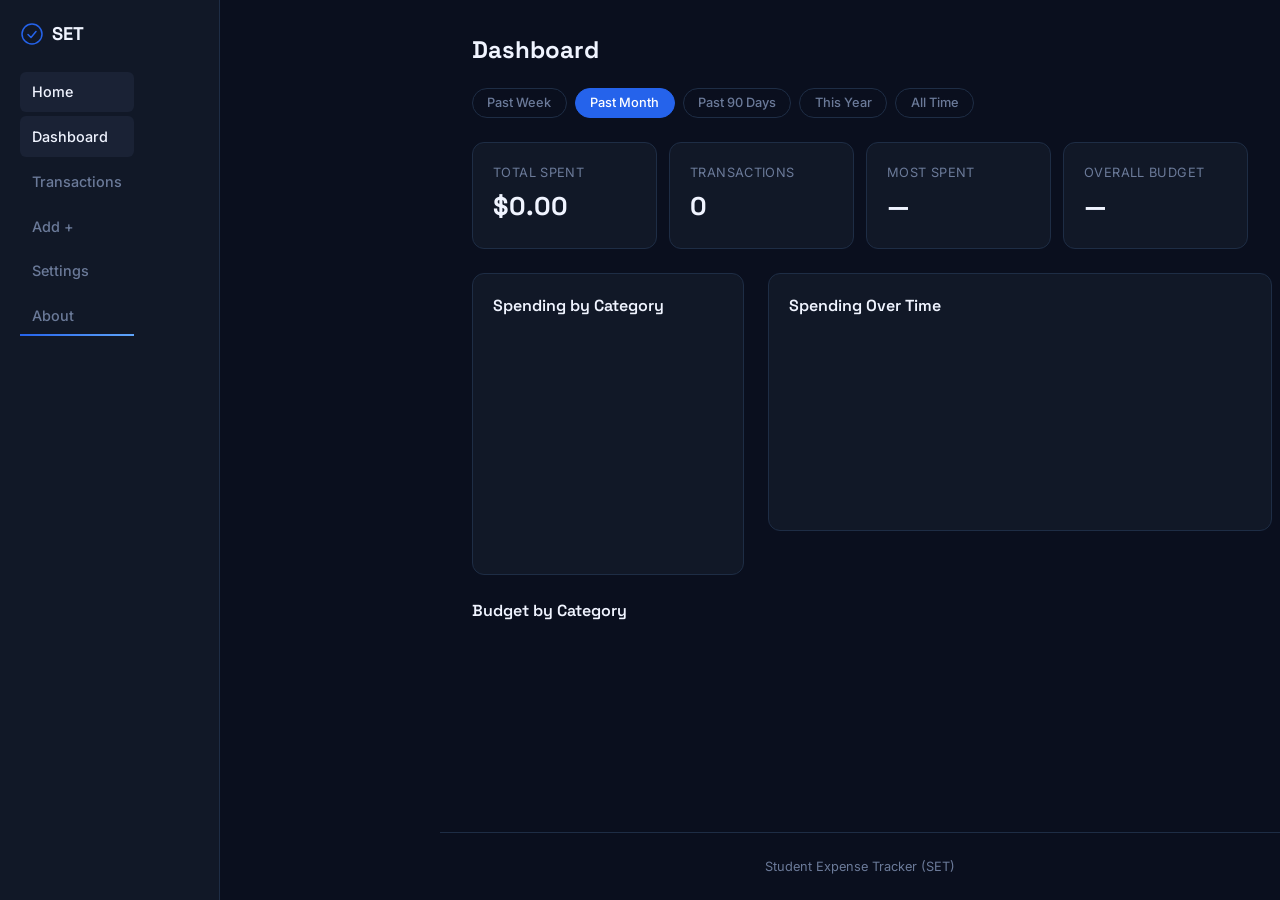
==== commit 7e2f919a: "completed M3: forms and regex validation" ====
--- a/index.html
+++ b/index.html
@@ -224,18 +224,22 @@
           <div class="currency-row">
             <label class="currency-label">EUR</label>
             <input type="text" class="currency-rate mono" value="0.92" inputmode="decimal" aria-label="EUR exchange rate" data-code="EUR">
+            <p class="field-error" role="alert"></p>
           </div>
           <div class="currency-row">
             <label class="currency-label">GBP</label>
             <input type="text" class="currency-rate mono" value="0.79" inputmode="decimal" aria-label="GBP exchange rate" data-code="GBP">
+            <p class="field-error" role="alert"></p>
           </div>
           <div class="currency-row">
             <label class="currency-label">RWF</label>
             <input type="text" class="currency-rate mono" value="1465.54" inputmode="decimal" aria-label="RWF exchange rate" data-code="RWF">
+            <p class="field-error" role="alert"></p>
           </div>
           <div class="currency-row">
             <input type="text" class="currency-code" maxlength="3" placeholder="e.g. ZAR" aria-label="Currency code" style="text-transform:uppercase">
             <input type="text" class="currency-rate mono" placeholder="0.00" inputmode="decimal" aria-label="Exchange rate">
+            <p class="field-error" role="alert"></p>
           </div>
         </div>
         <button id="btn-save-currencies">Save Currencies</button>
--- a/styles/components.css
+++ b/styles/components.css
@@ -375,6 +375,10 @@
 
 .form-group input::placeholder {
   color: var(--color-muted);
+}
+
+.form-group input[type="date"] {
+  cursor: text;
 }
 
 .form-group select {
@@ -646,8 +650,15 @@
 
 .currency-row {
   display: flex;
+  flex-wrap: wrap;
   gap: 0.5rem;
   margin-bottom: 0.6rem;
+}
+
+.currency-row .field-error {
+  width: 100%;
+  margin-top: 0;
+  min-height: 0;
 }
 
 .currency-code {
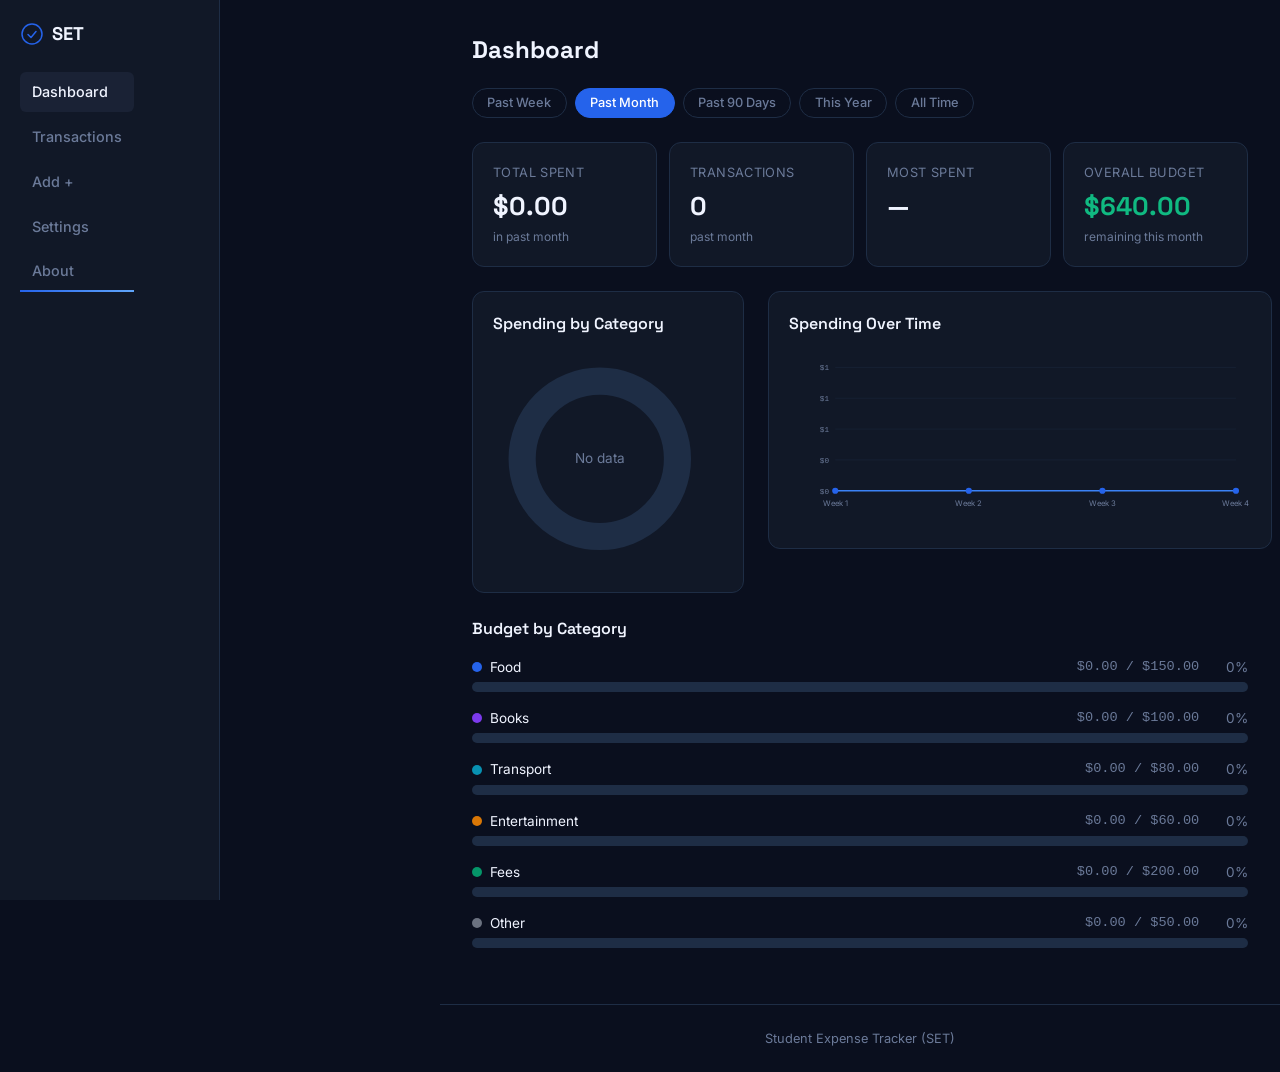
==== commit 8a8d9eef: "completed M7: code fixes, accessibility audit" ====
--- a/index.html
+++ b/index.html
@@ -13,19 +13,16 @@
   <link rel="stylesheet" href="styles/animations.css">
 </head>
 <body>
-  <a href="#main-content" class="sr-only skip-link">Skip to content</a>
-
   <header class="app-header">
-    <div class="header-brand">
+    <a href="#" class="header-brand" id="brand-home" aria-label="SET — go to dashboard">
       <svg class="brand-logo" width="24" height="24" viewBox="0 0 24 24" aria-hidden="true">
         <circle cx="12" cy="12" r="10" fill="none" stroke="currentColor" stroke-width="1.5"/>
         <path d="M8 12.5l3 3 5-6" fill="none" stroke="currentColor" stroke-width="1.5" stroke-linecap="round" stroke-linejoin="round"/>
       </svg>
       <span class="brand-name">SET</span>
-    </div>
+    </a>
     <nav class="app-nav" aria-label="Main navigation">
       <ul role="list">
-        <li><a href="#" class="nav-link" data-section="dashboard" data-home="true">Home</a></li>
         <li><a href="#dashboard" class="nav-link" data-section="dashboard">Dashboard</a></li>
         <li><a href="#transactions" class="nav-link" data-section="transactions">Transactions</a></li>
         <li><a href="#add" class="nav-link" data-section="add">Add +</a></li>
@@ -222,23 +219,23 @@
         <p class="settings-base-currency">Base currency: <strong>USD</strong></p>
         <div id="settings-currencies">
           <div class="currency-row">
-            <label class="currency-label">EUR</label>
-            <input type="text" class="currency-rate mono" value="0.92" inputmode="decimal" aria-label="EUR exchange rate" data-code="EUR">
-            <p class="field-error" role="alert"></p>
-          </div>
-          <div class="currency-row">
-            <label class="currency-label">GBP</label>
-            <input type="text" class="currency-rate mono" value="0.79" inputmode="decimal" aria-label="GBP exchange rate" data-code="GBP">
-            <p class="field-error" role="alert"></p>
-          </div>
-          <div class="currency-row">
-            <label class="currency-label">RWF</label>
-            <input type="text" class="currency-rate mono" value="1465.54" inputmode="decimal" aria-label="RWF exchange rate" data-code="RWF">
-            <p class="field-error" role="alert"></p>
-          </div>
-          <div class="currency-row">
-            <input type="text" class="currency-code" maxlength="3" placeholder="e.g. ZAR" aria-label="Currency code" style="text-transform:uppercase">
-            <input type="text" class="currency-rate mono" placeholder="0.00" inputmode="decimal" aria-label="Exchange rate">
+            <span class="currency-label">EUR</span>
+            <input type="text" id="rate-eur" class="currency-rate mono" value="0.92" inputmode="decimal" aria-label="EUR exchange rate" data-code="EUR">
+            <p class="field-error" role="alert"></p>
+          </div>
+          <div class="currency-row">
+            <span class="currency-label">GBP</span>
+            <input type="text" id="rate-gbp" class="currency-rate mono" value="0.79" inputmode="decimal" aria-label="GBP exchange rate" data-code="GBP">
+            <p class="field-error" role="alert"></p>
+          </div>
+          <div class="currency-row">
+            <span class="currency-label">RWF</span>
+            <input type="text" id="rate-rwf" class="currency-rate mono" value="1465.54" inputmode="decimal" aria-label="RWF exchange rate" data-code="RWF">
+            <p class="field-error" role="alert"></p>
+          </div>
+          <div class="currency-row">
+            <input type="text" id="rate-custom-code" class="currency-code" maxlength="3" placeholder="e.g. ZAR" aria-label="Currency code" style="text-transform:uppercase">
+            <input type="text" id="rate-custom-value" class="currency-rate mono" placeholder="0.00" inputmode="decimal" aria-label="Exchange rate">
             <p class="field-error" role="alert"></p>
           </div>
         </div>
--- a/styles/base.css
+++ b/styles/base.css
@@ -59,21 +59,6 @@
   border: 0;
 }
 
-.skip-link:focus {
-  position: fixed;
-  top: 0;
-  left: 0;
-  z-index: 1000;
-  width: auto;
-  height: auto;
-  padding: 0.75rem 1.5rem;
-  margin: 0;
-  clip: auto;
-  background: var(--color-accent);
-  color: #fff;
-  font-weight: 600;
-}
-
 @media (prefers-reduced-motion: reduce) {
   /* Filled in animations.css */
 }
--- a/styles/layout.css
+++ b/styles/layout.css
@@ -10,6 +10,8 @@
   align-items: center;
   gap: 0.5rem;
   margin-bottom: 0.75rem;
+  text-decoration: none;
+  cursor: pointer;
 }
 
 .brand-logo {
--- a/styles/components.css
+++ b/styles/components.css
@@ -540,6 +540,44 @@
   border-color: var(--color-accent);
 }
 
+.btn-save-new-budget,
+.btn-cancel-new-budget {
+  font-size: 1rem;
+  width: 28px;
+  height: 28px;
+  display: inline-flex;
+  align-items: center;
+  justify-content: center;
+  border: 1px solid var(--color-border);
+  border-radius: 6px;
+  background: transparent;
+  cursor: pointer;
+  transition: background 0.2s ease;
+}
+
+.btn-save-new-budget {
+  color: var(--color-success);
+}
+
+.btn-save-new-budget:hover {
+  background: var(--color-success);
+  color: #fff;
+}
+
+.btn-cancel-new-budget {
+  color: var(--color-danger);
+}
+
+.btn-cancel-new-budget:hover {
+  background: var(--color-danger);
+  color: #fff;
+}
+
+.budget-table td .field-error {
+  margin-top: 0.2rem;
+  min-height: 0;
+}
+
 .currency-label {
   font-size: 0.85rem;
   font-weight: 500;
